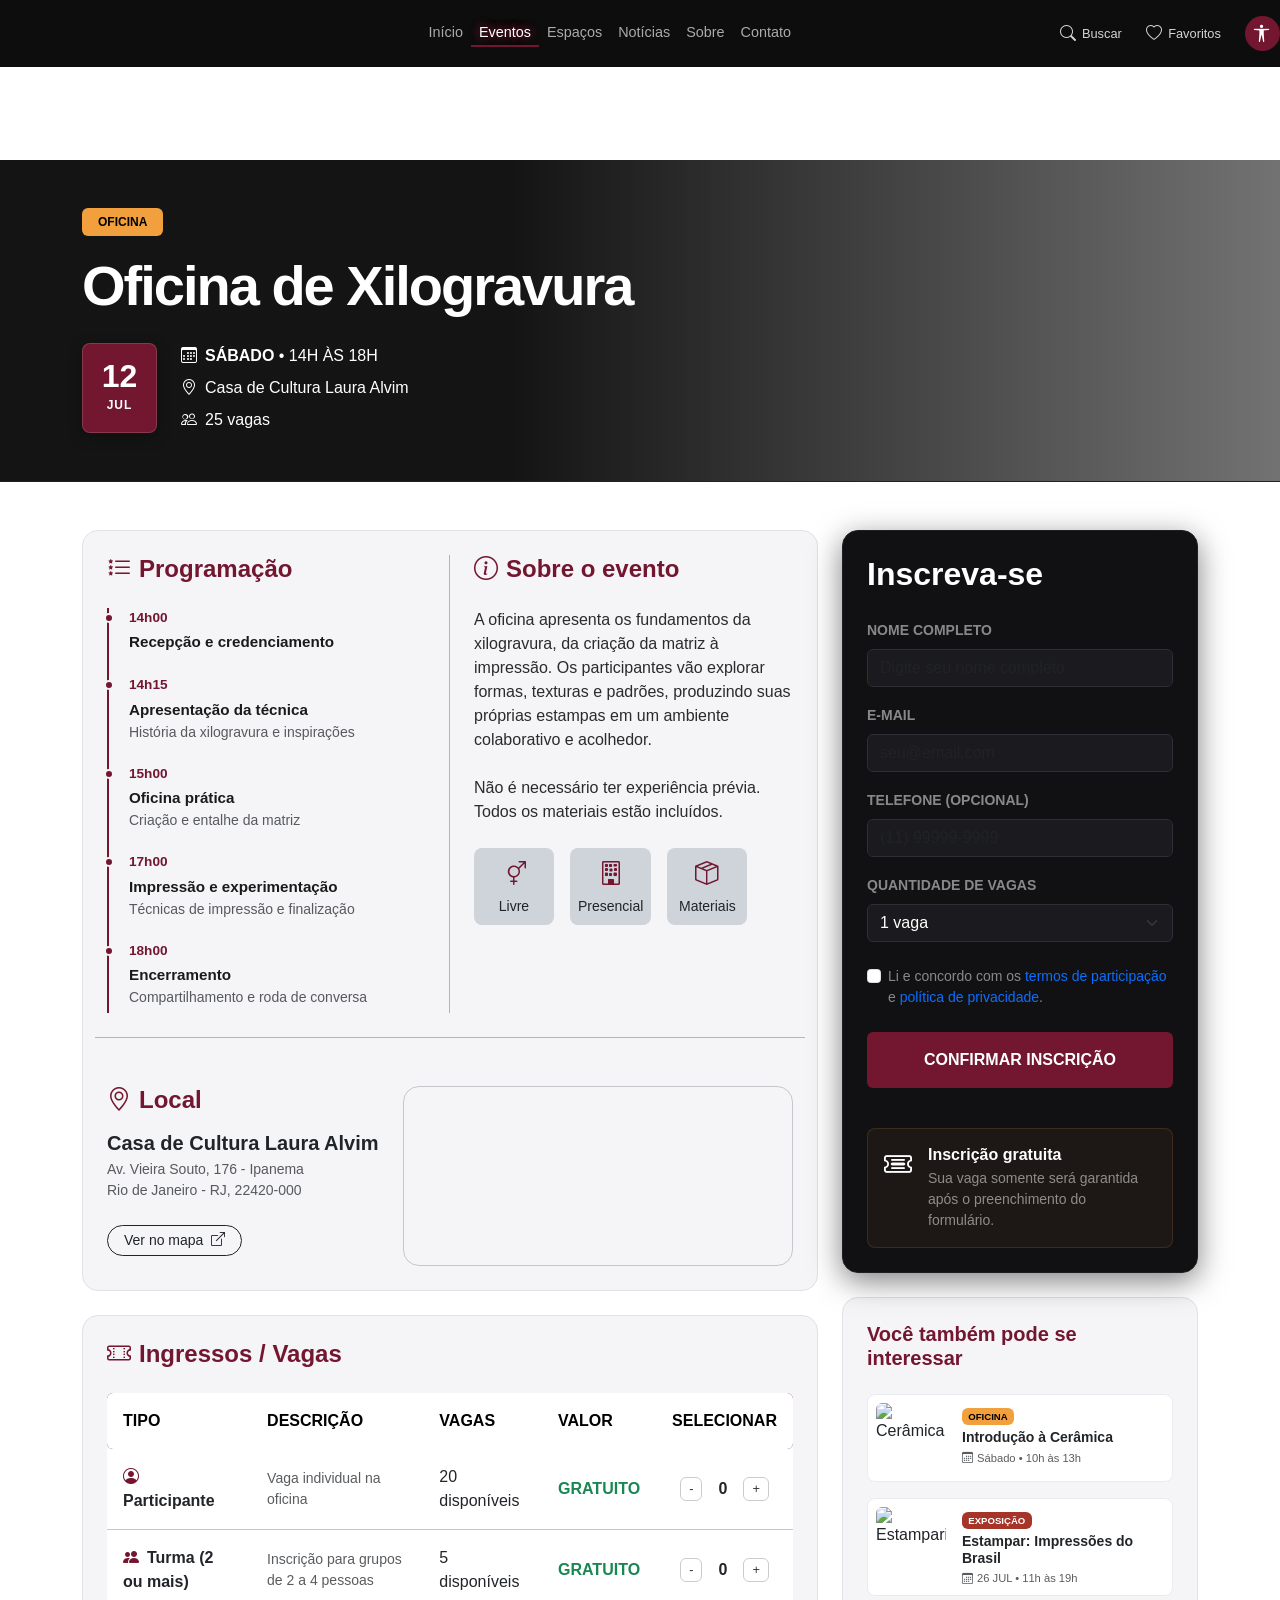
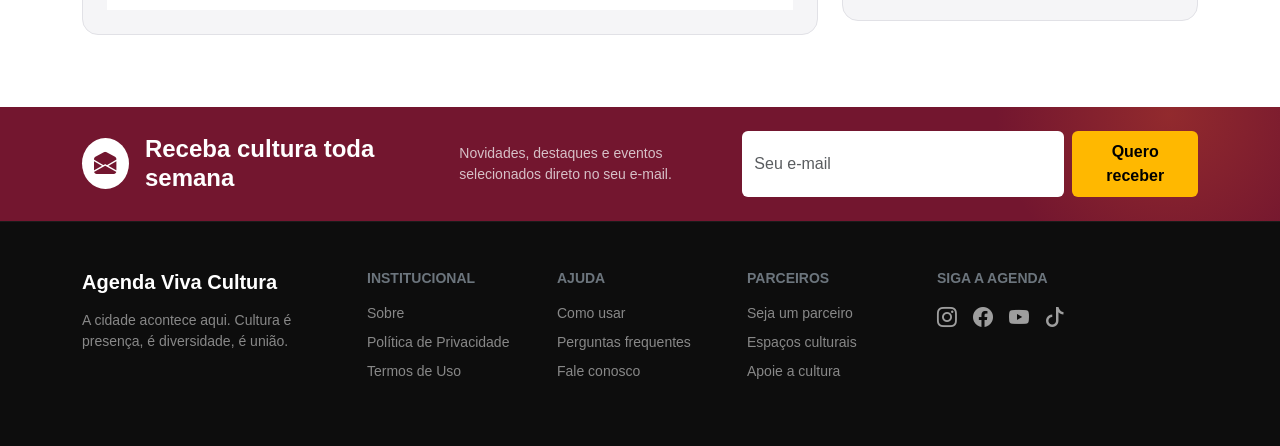
==== pag/detalhes.html @ a675b151 "Adiantei bastante coisa da página de detalhes (pag do evento)" ====
<!DOCTYPE html>
<html lang='pt-br'>

<head>
    <meta charset='utf-8'>
    <meta name='viewport' content='width=device-width, initial-scale=1'>
    <title>Eventos - Agenda Viva Cultura</title>
    <link href="https://cdn.jsdelivr.net/npm/bootstrap@5.3.3/dist/css/bootstrap.min.css" rel="stylesheet">
    <link rel="stylesheet" href="https://cdn.jsdelivr.net/npm/bootstrap-icons@1.11.3/font/bootstrap-icons.min.css">
    <link rel='stylesheet' href='../main.css'>
    <link rel="icon" type="image/x-icon" href="favicon.ico">
</head>

<body>

    <header class="cabecalho fixed-top">
        <nav class="navbar navbar-expand-lg container py-3 position-relative">
            <button class="navbar-toggler" type="button" data-bs-toggle="collapse" data-bs-target="#menuPrincipal">
                <span class="navbar-toggler-icon"></span>
            </button>


            <div class="collapse navbar-collapse justify-content-center" id="menuPrincipal">
                <ul class="menu navbar-nav mx-auto">
                    <li class="nav-item"><a class="nav-link" href="../index.html">Início</a></li>
                    <li class="nav-item"><a class="nav-link active" href="eventos.html">Eventos</a></li>
                    <li class="nav-item"><a class="nav-link" href="espaco.html">Espaços</a></li>
                    <li class="nav-item"><a class="nav-link" href="noticias.html">Notícias</a></li>
                    <li class="nav-item"><a class="nav-link" href="sobre.html">Sobre</a></li>
                    <li class="nav-item"><a class="nav-link" href="contato.html">Contato</a></li>
                </ul>
            </div>

            <div class="d-flex align-items-center lpfv ms-auto">
                <a href="#" class="d-inline-flex align-items-center lupa">
                    <i class="bi bi-search"></i>
                    <span>Buscar</span>
                </a>
                <a href="#" class="d-inline-flex align-items-center fav">
                    <i class="bi bi-heart"></i>
                    <span>Favoritos</span>
                </a>
                <a href="#" class="acessibilidade" aria-label="Acessibilidade">
                    <i class="bi bi-universal-access"></i>
                </a>
            </div>
        </nav>
    </header>






    <main class="py-5" style="padding-top: 100px !important;">
        <!-- HERO DO EVENTO -->
        <div class="hero-detalhe-evento text-white py-5 mb-5"
            style="background-image: linear-gradient(to right, rgba(13,13,13,0.95) 40%, rgba(13,13,13,0.3)), url('https://images.unsplash.com/photo-1513364776144-60967b0f800f?q=80&w=1200');">
            <div class="container position-relative z-1">
                <span class="badge bg-laranja-tag mb-3 px-3 py-2 text-uppercase fw-bold">Oficina</span>
                <h1 class="display-4 fw-bold mb-4">Oficina de Xilogravura</h1>

                <div class="d-flex flex-wrap align-items-center gap-4">
                    <!-- Badge de Data no estilo Agenda -->
                    <div class="badge-data-detalhe text-center p-3 rounded-3 bg-vinho text-white">
                        <span class="d-block fw-bold fs-2 lh-1">12</span>
                        <small class="text-uppercase fw-bold"
                            style="font-size: 0.75rem; letter-spacing: 1px;">JUL</small>
                    </div>

                    <div class="info-detalhe-lista">
                        <div class="d-flex align-items-center mb-2 gap-2">
                            <i class="bi bi-calendar3 text-orange-claro"></i>
                            <span><strong>SÁBADO</strong> • 14H ÀS 18H</span>
                        </div>
                        <div class="d-flex align-items-center mb-2 gap-2">
                            <i class="bi bi-geo-alt text-orange-claro"></i>
                            <span>Casa de Cultura Laura Alvim</span>
                        </div>
                        <div class="d-flex align-items-center gap-2">
                            <i class="bi bi-people text-orange-claro"></i>
                            <span>25 vagas</span>
                        </div>
                    </div>
                </div>
            </div>
        </div>

        <!-- CONTEÚDO PRINCIPAL (GRID) -->
        <div class="container">
            <div class="row g-4">

                <!-- COLUNA DA ESQUERDA (CONTEÚDO E INGRESSOS) -->
                <div class="col-lg-8">
                    <div class="bg-card-info p-4 rounded-4 mb-4">
                        <div class="row g-4">
                            <!-- Programação (Timeline) -->
                            <div class="col-md-6 border-end border-dark-subtle pe-md-4">
                                <h4 class="fw-bold text-vinho-color mb-4"><i
                                        class="bi bi-list-stars me-2"></i>Programação</h4>
                                <div class="timeline-detalhes d-flex flex-column gap-3">
                                    <div class="timeline-step">
                                        <span class="step-time">14h00</span>
                                        <div class="step-content">
                                            <strong>Recepção e credenciamento</strong>
                                        </div>
                                    </div>
                                    <div class="timeline-step">
                                        <span class="step-time">14h15</span>
                                        <div class="step-content">
                                            <strong>Apresentação da técnica</strong>
                                            <p class="text-muted small mb-0">História da xilogravura e inspirações</p>
                                        </div>
                                    </div>
                                    <div class="timeline-step">
                                        <span class="step-time">15h00</span>
                                        <div class="step-content">
                                            <strong>Oficina prática</strong>
                                            <p class="text-muted small mb-0">Criação e entalhe da matriz</p>
                                        </div>
                                    </div>
                                    <div class="timeline-step">
                                        <span class="step-time">17h00</span>
                                        <div class="step-content">
                                            <strong>Impressão e experimentação</strong>
                                            <p class="text-muted small mb-0">Técnicas de impressão e finalização</p>
                                        </div>
                                    </div>
                                    <div class="timeline-step">
                                        <span class="step-time">18h00</span>
                                        <div class="step-content">
                                            <strong>Encerramento</strong>
                                            <p class="text-muted small mb-0">Compartilhamento e roda de conversa</p>
                                        </div>
                                    </div>
                                </div>
                            </div>

                            <!-- Sobre o Evento -->
                            <div class="col-md-6 ps-md-4">
                                <h4 class="fw-bold text-vinho-color mb-4"><i class="bi bi-info-circle me-2"></i>Sobre o
                                    evento</h4>
                                <p class="text-secondary-f text-dark-text mb-4">A oficina apresenta os fundamentos da
                                    xilogravura, da criação da matriz à impressão. Os participantes vão explorar formas,
                                    texturas e padrões, produzindo suas próprias estampas em um ambiente colaborativo e
                                    acolhedor.</p>
                                <p class="text-secondary-f text-dark-text mb-4">Não é necessário ter experiência prévia.
                                    Todos os materiais estão incluídos.</p>

                                <!-- Tags Informativas -->
                                <div class="d-flex flex-wrap gap-3">
                                    <div class="tag-info-evento bg-dark-subtle p-2 rounded-3 text-center"
                                        style="min-width: 80px;">
                                        <i class="bi bi-gender-ambiguous fs-4 text-vinho-color"></i>
                                        <span class="d-block small text-dark mt-1">Livre</span>
                                    </div>
                                    <div class="tag-info-evento bg-dark-subtle p-2 rounded-3 text-center"
                                        style="min-width: 80px;">
                                        <i class="bi bi-building fs-4 text-vinho-color"></i>
                                        <span class="d-block small text-dark mt-1">Presencial</span>
                                    </div>
                                    <div class="tag-info-evento bg-dark-subtle p-2 rounded-3 text-center"
                                        style="min-width: 80px;">
                                        <i class="bi bi-box-seam fs-4 text-vinho-color"></i>
                                        <span class="d-block small text-dark mt-1">Materiais</span>
                                    </div>
                                </div>
                            </div>
                        </div>

                        <!-- Seção Local -->
                        <div class="row g-4 mt-4 pt-4 border-top border-dark-subtle">
                            <div class="col-md-5">
                                <h4 class="fw-bold text-vinho-color mb-3"><i class="bi bi-geo-alt me-2"></i>Local</h4>
                                <h5 class="fw-bold mb-1 text-dark">Casa de Cultura Laura Alvim</h5>
                                <p class="text-muted small">Av. Vieira Souto, 176 - Ipanema<br>Rio de Janeiro - RJ,
                                    22420-000</p>
                                <a href="https://maps.google.com" target="_blank"
                                    class="btn btn-outline-dark btn-sm rounded-pill px-3 mt-2">Ver no mapa <i
                                        class="bi bi-box-arrow-up-right ms-1"></i></a>
                            </div>
                            <div class="col-md-7">
                                <!-- Placeholder do mapa estilizado -->
                                <div class="mapa-placeholder rounded-4 overflow-hidden border border-secondary-subtle"
                                    style="height: 180px;">
                                    <iframe
                                        src="https://www.google.com/maps/embed?pb=!1m18!1m12!1m3!1d3673.120614088037!2d-43.203875523825835!3d-22.982547140026605!2m3!1f0!2f0!3f0!3m2!1i1024!2i768!4f13.1!3m3!1m2!1s0x9bd51a6699a2bf%3A0xe54e63bb70d62fa2!2sCasa%20de%20Cultura%20Laura%20Alvim!5e0!3m2!1spt-BR!2sbr!4v1710000000000!5m2!1spt-BR!2sbr"
                                        width="100%" height="100%" style="border:0;" allowfullscreen=""
                                        loading="lazy"></iframe>
                                </div>
                            </div>
                        </div>
                    </div>

                    <!-- Sessão Ingressos / Vagas -->
                    <div class="bg-card-info p-4 rounded-4 mb-4">
                        <h4 class="fw-bold text-vinho-color mb-4"><i class="bi bi-ticket-perforated me-2"></i>Ingressos
                            / Vagas</h4>
                        <div class="table-responsive">
                            <table class="table align-middle table-borderless m-0">
                                <thead class="bg-vinho text-white rounded-3">
                                    <tr>
                                        <th class="p-3 rounded-start">TIPO</th>
                                        <th class="p-3">DESCRIÇÃO</th>
                                        <th class="p-3">VAGAS</th>
                                        <th class="p-3">VALOR</th>
                                        <th class="p-3 text-center rounded-end">SELECIONAR</th>
                                    </tr>
                                </thead>
                                <tbody>
                                    <tr class="border-bottom border-secondary-subtle">
                                        <td class="p-3 fw-bold text-dark"><i
                                                class="bi bi-person-circle text-vinho-color me-2"></i>Participante</td>
                                        <td class="p-3 text-muted small">Vaga individual na oficina</td>
                                        <td class="p-3 text-dark">20 disponíveis</td>
                                        <td class="p-3 fw-bold text-success text-uppercase">Gratuito</td>
                                        <td class="p-3">
                                            <div class="d-flex align-items-center justify-content-center gap-2">
                                                <button
                                                    class="btn btn-sm btn-outline-secondary btn-seletor-qtd">-</button>
                                                <span class="fw-bold px-2 text-dark">0</span>
                                                <button
                                                    class="btn btn-sm btn-outline-secondary btn-seletor-qtd">+</button>
                                            </div>
                                        </td>
                                    </tr>
                                    <tr>
                                        <td class="p-3 fw-bold text-dark"><i
                                                class="bi bi-people-fill text-vinho-color me-2"></i>Turma (2 ou mais)
                                        </td>
                                        <td class="p-3 text-muted small">Inscrição para grupos de 2 a 4 pessoas</td>
                                        <td class="p-3 text-dark">5 disponíveis</td>
                                        <td class="p-3 fw-bold text-success text-uppercase">Gratuito</td>
                                        <td class="p-3">
                                            <div class="d-flex align-items-center justify-content-center gap-2">
                                                <button
                                                    class="btn btn-sm btn-outline-secondary btn-seletor-qtd">-</button>
                                                <span class="fw-bold px-2 text-dark">0</span>
                                                <button
                                                    class="btn btn-sm btn-outline-secondary btn-seletor-qtd">+</button>
                                            </div>
                                        </td>
                                    </tr>
                                </tbody>
                            </table>
                        </div>
                    </div>
                </div>

                <!-- COLUNA DA DIREITA (FORMULÁRIO DE INSCRIÇÃO E RECOMENDAÇÕES) -->
                <div class="col-lg-4">
                    <!-- Formulário Premium de Inscrição -->
                    <div class="painel-inscricao p-4 rounded-4 text-white mb-4 position-sticky" style="top: 100px;">
                        <h3 class="fw-bold mb-4 fs-2">Inscreva-se</h3>

                        <form>
                            <div class="mb-3">
                                <label class="form-label small text-uppercase fw-bold text-white-50">Nome
                                    completo</label>
                                <input type="text" class="form-control bg-dark-input text-white border-secondary"
                                    placeholder="Digite seu nome completo">
                            </div>
                            <div class="mb-3">
                                <label class="form-label small text-uppercase fw-bold text-white-50">E-mail</label>
                                <input type="email" class="form-control bg-dark-input text-white border-secondary"
                                    placeholder="seu@email.com">
                            </div>
                            <div class="mb-3">
                                <label class="form-label small text-uppercase fw-bold text-white-50">Telefone
                                    (opcional)</label>
                                <input type="tel" class="form-control bg-dark-input text-white border-secondary"
                                    placeholder="(11) 99999-9999">
                            </div>
                            <div class="mb-4">
                                <label class="form-label small text-uppercase fw-bold text-white-50">Quantidade de
                                    vagas</label>
                                <select class="form-select bg-dark-input text-white border-secondary">
                                    <option>1 vaga</option>
                                    <option>2 vagas</option>
                                    <option>3 vagas</option>
                                    <option>4 vagas</option>
                                </select>
                            </div>

                            <div class="form-check mb-4 small">
                                <input class="form-check-input" type="checkbox" id="termos">
                                <label class="form-check-label text-white-50" for="termos">
                                    Li e concordo com os <a href="#"
                                        class="text-orange-claro text-decoration-none">termos de participação</a> e <a
                                        href="#" class="text-orange-claro text-decoration-none">política de
                                        privacidade</a>.
                                </label>
                            </div>

                            <button type="submit"
                                class="btn btn-confirmar-inscricao w-100 fw-bold py-3 mb-3 text-uppercase">Confirmar
                                inscrição</button>
                        </form>

                        <div class="info-gratuito-box d-flex gap-3 p-3 rounded-3 mt-4">
                            <i class="bi bi-ticket-detailed fs-3 text-orange-claro"></i>
                            <div>
                                <h6 class="fw-bold mb-1 text-orange-claro">Inscrição gratuita</h6>
                                <p class="mb-0 small text-white-50">Sua vaga somente será garantida após o preenchimento
                                    do formulário.</p>
                            </div>
                        </div>
                    </div>

                    <!-- Painel "Você também pode se interessar" -->
                    <div class="bg-card-info p-4 rounded-4 mt-4 text-dark">
                        <h5 class="fw-bold mb-4 text-vinho-color">Você também pode se interessar</h5>

                        <div class="d-flex flex-column gap-3">
                            <!-- Recomendação 1 -->
                            <div class="recomenda-item d-flex gap-3 bg-white p-2 rounded-3 border border-light-subtle">
                                <img src="https://images.unsplash.com/photo-1565192647048-f997ded879f0?q=80&w=150"
                                    class="rounded-2" alt="Cerâmica"
                                    style="width: 70px; height: 70px; object-fit: cover;">
                                <div>
                                    <span class="badge bg-laranja-tag text-uppercase mb-1"
                                        style="font-size: 0.6rem;">Oficina</span>
                                    <h6 class="fw-bold mb-1 small text-dark">Introdução à Cerâmica</h6>
                                    <small class="text-muted d-block" style="font-size: 0.7rem;"><i
                                            class="bi bi-calendar3 me-1"></i>Sábado • 10h às 13h</small>
                                </div>
                            </div>
                            <!-- Recomendação 2 -->
                            <div class="recomenda-item d-flex gap-3 bg-white p-2 rounded-3 border border-light-subtle">
                                <img src="https://images.unsplash.com/photo-1579783902614-a3fb3927b6a5?q=80&w=150"
                                    class="rounded-2" alt="Estamparia"
                                    style="width: 70px; height: 70px; object-fit: cover;">
                                <div>
                                    <span class="badge bg-terracota-tag text-uppercase mb-1"
                                        style="font-size: 0.6rem; color:#fff;">Exposição</span>
                                    <h6 class="fw-bold mb-1 small text-dark">Estampar: Impressões do Brasil</h6>
                                    <small class="text-muted d-block" style="font-size: 0.7rem;"><i
                                            class="bi bi-calendar3 me-1"></i>26 JUL • 11h às 19h</small>
                                </div>
                            </div>
                        </div>
                    </div>
                </div>

            </div>
        </div>
    </main>







    <section class="newsletter py-4">
        <div class="container">
            <div class="row align-items-center g-3">
                <div class="col-lg-4 d-flex align-items-center gap-3">
                    <div class="news-icon-circle"><i class="bi bi-envelope-open-fill"></i></div>
                    <h4 class="fw-bold mb-0 text-white">Receba cultura toda semana</h4>
                </div>
                <div class="col-lg-3">
                    <p class="mb-0 small text-light opacity-75">Novidades, destaques e eventos selecionados direto no
                        seu e-mail.</p>
                </div>
                <div class="col-lg-5">
                    <form class="d-flex gap-2">
                        <input type="email" class="form-control border-0" placeholder="Seu e-mail">
                        <button type="submit" class="btn btn-news-submit">Quero receber</button>
                    </form>
                </div>
            </div>
        </div>
    </section>

    <footer class="footer-dark py-5">
        <div class="container text-light">
            <div class="row g-4">
                <div class="col-md-3">
                    <h5 class="fw-bold mb-3 white-text">Agenda Viva Cultura</h5>
                    <p class="small text-secondary-f">A cidade acontece aqui. Cultura é presença, é diversidade, é
                        união.</p>
                </div>
                <div class="col-md-2">
                    <h6 class="text-uppercase text-secondary fw-bold small mb-3">Institucional</h6>
                    <ul class="list-unstyled d-grid gap-2 small">
                        <li><a href="#" class="text-secondary-f text-decoration-none">Sobre</a></li>
                        <li><a href="#" class="text-secondary-f text-decoration-none">Política de Privacidade</a></li>
                        <li><a href="#" class="text-secondary-f text-decoration-none">Termos de Uso</a></li>
                    </ul>
                </div>
                <div class="col-md-2">
                    <h6 class="text-uppercase text-secondary fw-bold small mb-3">Ajuda</h6>
                    <ul class="list-unstyled d-grid gap-2 small">
                        <li><a href="#" class="text-secondary-f text-decoration-none">Como usar</a></li>
                        <li><a href="#" class="text-secondary-f text-decoration-none">Perguntas frequentes</a></li>
                        <li><a href="#" class="text-secondary-f text-decoration-none">Fale conosco</a></li>
                    </ul>
                </div>
                <div class="col-md-2">
                    <h6 class="text-uppercase text-secondary fw-bold small mb-3">Parceiros</h6>
                    <ul class="list-unstyled d-grid gap-2 small">
                        <li><a href="#" class="text-secondary-f text-decoration-none">Seja um parceiro</a></li>
                        <li><a href="#" class="text-secondary-f text-decoration-none">Espaços culturais</a></li>
                        <li><a href="#" class="text-secondary-f text-decoration-none">Apoie a cultura</a></li>
                    </ul>
                </div>
                <div class="col-md-3">
                    <h6 class="text-uppercase text-secondary fw-bold small mb-3">Siga a Agenda</h6>
                    <div class="d-flex gap-3 fs-5 redes-sociais">
                        <a href="#"><i class="bi bi-instagram"></i></a>
                        <a href="#"><i class="bi bi-facebook"></i></a>
                        <a href="#"><i class="bi bi-youtube"></i></a>
                        <a href="#"><i class="bi bi-tiktok"></i></a>
                    </div>
                </div>
            </div>
        </div>
    </footer>

    <script src="https://cdn.jsdelivr.net/npm/bootstrap@5.3.3/dist/js/bootstrap.bundle.min.js"></script>
</body>

</html>
---- main.css ----
:root {
    /* Sua Paleta de Cores Oficial */
    --cor-vinho: #73162F;
    --cor-laranja-claro: #F2A03D;
    --cor-laranja-escuro: #D95829;
    --cor-terracota: #A63429;
    --cor-preto: #0D0D0D;

    /* Tons de apoio para texto e fundos */
    --cor-branco: #FFFFFF;
    --cor-cinza-claro: #F8F9FA;
    --cor-cinza-texto: #6C757D;
}

* {
    font-family: 'Franklin Gothic Medium', 'Arial Narrow', Arial, sans-serif;
    margin: 0;
    padding: 0;
    box-sizing: border-box;
}

html,
body {
    max-width: 100%;
    overflow-x: hidden;
    background-color: #ffffff;
    padding-top: 30px !important;
}

.link-limpo, .link-limpo:hover, .link-limpo:focus, .link-limpo:active {
    text-decoration: none !important; 
    color: inherit !important;       
    outline: none !important;         
    box-shadow: none !important;      
} 
    


.cabecalho {
    background-color: var(--cor-preto);
    padding-left: 10rem;
}

/* ===== NAVBAR ===== */
.menu .nav-link {
    display: inline-block;
    font-size: 0.9rem;
    color: rgba(255, 255, 255, 0.65);
    padding: 0;
    position: relative;
    text-decoration: none;
    padding-bottom: 4px;
}

.menu .nav-link::after {
    content: '';
    position: absolute;
    bottom: 0;
    left: 50%;
    transform: translateX(-50%);
    width: 0;
    height: 2px;
    background-color: var(--cor-vinho);
    transition: width 0.3s ease;
}

.menu .nav-link:hover::after,
.menu .nav-link.active::after {
    width: 100%;
}

.menu .nav-link.active,
.menu .nav-link:hover {
    color: #ffffff !important;
    text-shadow: 0px 0px 10px rgb(115, 22, 47), 0px 0px 10px rgb(115, 22, 47);
}

.lpfv {
    gap: 1.5rem;
}

.lupa,
.fav {
    font-size: 0.8rem;
    color: rgba(255, 255, 255, 0.825);
    text-decoration: none;
    gap: 0.4rem;
}

.lupa:hover,
.fav:hover {
    color: #ffffff;
}

.lupa i,
.fav i {
    font-size: 1rem;
}

.acessibilidade {
    display: inline-flex;
    align-items: center;
    justify-content: center;
    width: 2.2rem;
    height: 2.2rem;
    border-radius: 50%;
    background-color: var(--cor-vinho);
    color: #ffffff;
    text-decoration: none;
    font-size: 1.1rem;
}

.navbar-toggler {
    border-color: rgba(255, 255, 255, 0.5);
}

/* ===== HERO ===== */
h1 {
    display: flex;
    flex-direction: column;
    line-height: 0.9;
    font-weight: 900;
    font-size: clamp(3rem, 6vw, 4.5rem);
    letter-spacing: -2px;
}

.linha-dois {
    display: flex;
    gap: 0.4rem;
}

.branco {
    color: var(--cor-branco);
}

.rosa {
    color: var(--cor-vinho);
}

.azul {
    color: var(--cor-laranja-escuro);
}

.hero {
    width: 100%;
    background-color: var(--cor-preto);
    padding: 60px 0;
    background-image: radial-gradient(circle at top left, rgba(233, 30, 140, 0.12), transparent 45%);
}

.subtitulo-viva {
    color: #cfcfcf !important;
    margin-top: 15px !important;
    margin-bottom: 30px !important;
    font-size: 1.1rem;
}

.btn-hero {
    background-color: var(--cor-vinho) !important;
    color: var(--cor-branco) !important;
    font-weight: 600;
    padding: 0.75rem 1.75rem !important;
    display: inline-flex;
    align-items: center;
    gap: 0.5rem;
    border: none !important;
}

.btn-hero:hover {
    background-color: var(--cor-terracota) !important;
}

/* ===== CARROSSEL DE DESTAQUE ===== */
.hero-card {
    border-radius: 1rem;
    overflow: hidden;
}

.evento-card {
    position: relative;
    min-height: 450px;
    padding: 2rem;
    display: flex;
    flex-direction: column;
    justify-content: space-between;
    color: #ffffff;
    background-size: cover;
    background-position: center;
}

.badge-destaque {
    align-self: flex-start;
    background-color: #f5a623;
    color: #1a1a1a;
    font-size: 0.7rem;
    font-weight: 700;
    letter-spacing: 0.05em;
    padding: 0.3rem 0.7rem;
    border-radius: 0.3rem;
}

.evento-info {
    max-width: 25rem;
    z-index: 2;
}

.evento-categoria {
    color: #f5a623;
    font-weight: 600;
    font-size: 0.9rem;
    display: block;
    margin-bottom: 0.25rem;
}

.evento-titulo {
    font-weight: 800;
    font-size: 2.2rem;
    margin-bottom: 0.5rem;
}

.evento-desc {
    color: #e5e5e5 !important;
    font-size: 0.95rem;
    margin-bottom: 1.25rem !important;
}

.evento-meta {
    color: #f5a623 !important;
    font-size: 0.85rem;
    margin-bottom: 0.4rem !important;
    display: flex;
    align-items: center;
    gap: 0.5rem;
}

.evento-meta:last-of-type {
    color: #e5e5e5 !important;
    margin-bottom: 1.5rem !important;
}

.btn-evento {
    background-color: transparent !important;
    border: 1px solid #f5a623 !important;
    color: #f5a623 !important;
    font-weight: 600;
    font-size: 0.85rem;
    padding: 0.5rem 1.25rem !important;
    border-radius: 0.4rem;
}

.btn-evento:hover {
    background-color: #f5a623 !important;
    color: #1a1a1a !important;
}

/* Indicadores e Setas Carrossel */
.carousel-indicators-custom {
    display: flex !important;
    justify-content: center !important;
    margin-right: 0 !important;
    margin-left: 0 !important;
    width: 100% !important;
    max-width: 25rem;
    position: absolute !important;
    left: 11.5rem !important;
    bottom: 2rem !important;
}

.carousel-indicators-custom button {
    width: 8px !important;
    height: 8px !important;
    border-radius: 50% !important;
    background-color: rgba(255, 255, 255, 0.4) !important;
    border: none !important;
    margin: 0 5px !important;
    flex: 0 0 auto !important;
}

.carousel-indicators-custom button.active {
    background-color: #f5a623 !important;
}

.carousel-control-custom {
    width: 2.2rem;
    height: 2.2rem;
    border-radius: 50%;
    background-color: rgba(0, 0, 0, 0.6) !important;
    top: auto !important;
    bottom: 2rem !important;
    opacity: 1 !important;
    display: flex;
    align-items: center;
    justify-content: center;
}

.carousel-control-prev.carousel-control-custom {
    left: auto !important;
    right: 4.5rem !important;
}

.carousel-control-next.carousel-control-custom {
    right: 2rem !important;
}

/* ===== SEÇÃO ESTA SEMANA ===== */
.esta-semana {
    background-color: #fcf8f5;
}

.titulo-secao-azul {
    color: var(--cor-vinho);
    font-weight: 800;
}

.btn-seta-semana {
    width: 2rem;
    height: 2rem;
    background-color: white !important;
    border-radius: 50% !important;
    display: inline-flex;
    align-items: center;
    justify-content: center;
    padding: 0 !important;
    box-shadow: 0 2px 4px rgba(0, 0, 0, 0.05);
}

.dia-card {
    background-color: white !important;
    border: 1px solid #e0e0e0;
    border-radius: 0.5rem;
    padding: 0.4rem 0.8rem;
    text-align: center;
    min-width: 52px;
    cursor: pointer;
    transition: background-color 0.2s ease, color 0.2s ease;
    color: #1a1a1a;
}

.dia-card .text-muted {
    color: #6c757d !important;
    transition: color 0.2s ease;
}

.dia-card:hover {
    background-color: var(--cor-laranja-escuro) !important;
    color: white !important;
    border-color: var(--cor-laranja-escuro);
}

.dia-card:hover .text-muted {
    color: rgba(255, 255, 255, 0.85) !important;
}

/* Cards menores do Grid */
.card-evento-menor {
    border-radius: 0.75rem;
    overflow: hidden;
    border: none !important;
    transition: transform 0.3s ease-in-out, box-shadow 0.3s ease-in-out !important;
}

.card-evento-menor:hover {
    transform: translateY(-8px) !important;
    box-shadow: 0 12px 30px rgba(13, 13, 13, 0.675) !important;
}

.img-evento-grid {
    height: 160px;
    object-fit: cover;
}

.bg-azul-tag {
    background-color: var(--cor-vinho);
}

.bg-rosa-tag {
    background-color: var(--cor-laranja-escuro);
}

.bg-laranja-tag {
    background-color: var(--cor-laranja-claro);
}

.bg-roxo-tag {
    background-color: var(--cor-terracota);
}

.text-azul-link {
    color: var(--cor-vinho);
}

/* ===== SEÇÃO CATEGORIAS (Explore por categoria) ===== */
.explore-categorias-section {
    background-color: #f8f9fa !important;
    /* Cor clara e sólida de fundo */
    position: relative !important;
    z-index: 10 !important;
    /* Move a seção para frente de qualquer vazamento */
    isolation: isolate !important;
    /* Cria barreira de renderização contra as luzes externas */
}

.titulo-cat-lado {
    color: #1a1a1a;
    font-weight: 800;
    letter-spacing: -0.5px;
    line-height: 1.2;
}

.item-categoria {
    display: flex;
    flex-direction: column;
    align-items: center;
    cursor: pointer;
    transition: transform 0.2s;

    /* Linha Separadora Lateral */
    border-right: 1px solid #dbdbdb;
    padding-right: 20px;
}

.item-categoria:hover {
    transform: scale(1.1);
}

.item-categoria i {
    font-size: 1.5rem;
    margin-bottom: 0.25rem;
}

/* Remove a linha separadora da última caixinha ("Ver todas") */
.item-categoria:last-child {
    border-right: none !important;
    padding-right: 0;
}

.text-rosa {
    color: var(--cor-vinho);
}

.text-azul {
    color: var(--cor-laranja-escuro);
}

.icon-roxo {
    color: var(--cor-terracota);
}

.icon-rosa-claro {
    color: var(--cor-laranja-claro);
}

/* ===== NEWSLETTER ===== */
.newsletter {
    background-color: var(--cor-vinho);
    position: relative;
    overflow: hidden;
    /* IMPORTANTE: Impede que o círculo rosa abaixo vase para cima das categorias */
    z-index: 1;
}

/* Grafismo rosa de fundo */
.newsletter::after {
    content: '';
    position: absolute;
    right: -5%;
    bottom: -60%;
    width: 350px;
    height: 350px;
    background: radial-gradient(circle, rgba(217, 88, 41, 0.3) 0%, transparent 70%);
    border-radius: 50%;
    z-index: -1;
}

.news-icon-circle {
    width: 3.2rem;
    height: 3.2rem;
    background-color: white;
    color: var(--cor-vinho);
    border-radius: 50%;
    display: flex;
    align-items: center;
    justify-content: center;
    font-size: 1.4rem;
}

.btn-news-submit {
    background-color: #ffb800 !important;
    color: #000000 !important;
    font-weight: 700 !important;
    padding: 0.5rem 1.5rem !important;
}

/* ===== FOOTER ===== */
.footer-dark {
    background-color: var(--cor-preto);
    border-top: 1px solid #1a1a1a;
}

.white-text {
    color: #ffffff;
}

.text-secondary-f {
    color: #888888 !important;
}

.text-secondary-f:hover {
    color: var(--cor-laranja-claro) !important;
}

.redes-sociais a {
    color: rgba(255, 255, 255, 0.6);
    transition: 0.2s;
}

.redes-sociais a:hover {
    color: white;
}

/* ==========================================================================
   ===== PÁGINA DE EVENTOS (PROGRAMAÇÃO) =====
   ========================================================================== */

.content-eventos-page {
    background-color: var(--cor-preto);
    color: var(--cor-branco);
    min-height: 100vh;
    padding-top: 50px !important;
}

/* Grafismos Artísticos no Topo do Layout */
.section-header-prog::before {
    content: '';
    position: absolute;
    top: -50px;
    left: -80px;
    width: 200px;
    height: 200px;
    background: radial-gradient(circle, rgba(242, 160, 61, 0.15) 0%, transparent 75%);
    z-index: 0;
}

/* --- BARRA CRONOGRAMA --- */
.barra-cronograma {
    background-color: #141414;
    border-radius: 50px;
    border: 1px solid #222;
}

.btn-seta-time {
    background: none;
    border: none;
    color: #555;
    width: 32px;
    height: 32px;
    border-radius: 50%;
    display: inline-flex;
    align-items: center;
    justify-content: center;
    transition: 0.2s;
}

.btn-seta-time:hover {
    background-color: #222;
    color: #fff;
}

.btn-time-txt {
    font-size: 0.85rem;
    font-weight: 600;
}

.btn-time-pill {
    background: none;
    border: none;
    color: #aaa;
    font-size: 0.85rem;
    font-weight: 600;
    padding: 0.4rem 1rem;
    border-radius: 30px;
    transition: 0.2s;
}

.btn-time-pill.active-pill {
    background-color: var(--cor-vinho);
    color: #fff;
}

.dias-wrapper {
    border-left: 1px solid #252525;
    padding-left: 10px;
}

.dia-pill {
    display: flex;
    flex-direction: column;
    align-items: center;
    justify-content: center;
    width: 42px;
    height: 42px;
    border-radius: 10px;
    color: #777;
    cursor: pointer;
    transition: 0.2s;
}

.dia-pill span {
    font-weight: 700;
    font-size: 0.9rem;
    line-height: 1;
}

.dia-pill small {
    font-size: 0.6rem;
    margin-top: 2px;
}

.dia-pill:hover {
    color: #fff;
    background-color: #222;
}

.dia-pill.active-dia {
    background-color: #ffffff !important;
    color: #000000 !important;
    font-weight: bold;
}

/* --- FILTROS DE CATEGORIAS --- */
.btn-cat-filter {
    background: none;
    border: 1px solid #333;
    color: #fff;
    font-size: 0.85rem;
    font-weight: 600;
    padding: 0.5rem 1.2rem;
    border-radius: 30px;
    transition: all 0.3s ease;
}

.btn-cat-filter:hover {
    transform: translateY(-2px);
}

.filter-musica:hover,
.active-musica {
    border-color: var(--cor-vinho) !important;
    background-color: rgba(115, 22, 47, 0.2);
    color: #fff;
}

.filter-teatro:hover {
    border-color: var(--cor-terracota) !important;
    background-color: rgba(166, 52, 41, 0.2);
}

.filter-oficinas:hover {
    border-color: var(--cor-laranja-claro) !important;
    background-color: rgba(242, 160, 61, 0.2);
}

.filter-exposicoes:hover {
    border-color: var(--cor-laranja-escuro) !important;
    background-color: rgba(217, 88, 41, 0.2);
}

/* --- CARDS DE EVENTO PRINCIPAIS --- */
.card-prog-principal {
    border-radius: 16px;
    overflow: hidden;
    background-size: cover;
    background-position: center;
    padding: 1.5rem;
    border: 1px solid #222 !important;
    position: relative;
    transition: transform 0.3s ease, box-shadow 0.3s ease;
}

.card-prog-principal:hover {
    transform: translateY(-6px);
    box-shadow: 0px 20px 70px rgba(217, 88, 41, 0.371);
}

.long-card { 
    height: 380px; 
}

.wide-card {
    min-height: 200px;
    flex-direction: row !important;
    align-items: flex-end;
}

.badge-cat-prog {
    font-size: 0.7rem;
    font-weight: 700;
    padding: 0.4rem 0.7rem;
    border-radius: 4px;
    letter-spacing: 0.05em;
}

/* Mapeamento das suas cores nas Tags */
.bg-vinho-tag {
    background-color: var(--cor-vinho);
}

.bg-terracota-tag {
    background-color: var(--cor-terracota);
}

.bg-laranja-tag {
    background-color: var(--cor-laranja-claro);
    color: #000;
    font-weight: 800;
}

.bg-laranja-dark-tag {
    background-color: var(--cor-laranja-escuro);
}

.card-prog-body {
    width: 100%;
    z-index: 2;
}

.card-prog-data {
    font-size: 1.2rem;
    font-weight: 800;
    line-height: 1.1;
    margin-bottom: 0.5rem;
    display: flex;
    align-items: center;
    gap: 5px;
}

.card-prog-data span {
    color: var(--cor-branco);
}

.card-prog-data small {
    line-height: 1.1;
    color: #ffffff;
    display: block;
}

.card-prog-hora {
    font-size: 0.9rem;
    font-weight: 700;
    color: var(--cor-laranja-claro);
}

.card-prog-title {
    font-size: 1.75rem;
    font-weight: 700;
    color: var(--cor-laranja-claro);
    display: block;
    letter-spacing: -0.5px;
    margin-top: 1rem;
    margin-bottom: 0.3rem;
}

.card-prog-local {
    font-size: 0.85rem;
    color: #bbb;
    margin-bottom: 1.5rem;
}

.btn-ver-evento-prog {
    font-size: 0.8rem; 
    color: var(--cor-laranja-claro); 
    text-decoration: none; 
    font-weight: 700; 
    border: 1px solid var(--cor-laranja-claro); 
    padding: 0.4rem 1.2rem; 
    border-radius: 30px;
    display: inline-flex; 
    align-items: center;
    justify-content: center; 
    transition: all 0.3s ease; 
}

.btn-ver-evento-prog:hover {
    background-color: var(--cor-laranja-claro); 
    color: var(--cor-preto) !important;
}

.btn-ver-evento-prog i {
    margin-left: 8px; 
    font-size: 1.1rem; 
}

/* --- PAINEL DE SESSÕES (DIREITA) --- */
.painel-sessoes {
    background-color: #111113;
    border-radius: 16px;
    border: 1px solid #1f1f23;
}

.sessao-item {
    border-bottom: 1px solid #1f1f23;
    padding-bottom: 1rem;
}

.sessao-item:last-child {
    border-bottom: none;
    padding-bottom: 0;
}

.sessao-hora {
    font-size: 0.85rem;
    font-weight: 700;
    color: #aaa;
    min-width: 55px;
}

.sessao-info {
    display: flex;
    align-items: center;
    gap: 8px;
}

.sessao-dot {
    width: 8px;
    height: 8px;
    border-radius: 50%;
    flex-shrink: 0;
}

.dot-laranja {
    background-color: var(--cor-laranja-claro);
}

.dot-vinho {
    background-color: var(--cor-vinho);
}

.dot-terracota {
    background-color: var(--cor-terracota);
}

.sessao-nome {
    font-size: 0.9rem;
    font-weight: 600;
    color: #eee;
}

.sessao-local {
    font-size: 0.8rem;
    color: #aaa;
    line-height: 1.2;
}

.sessao-local small {
    color: #666;
}

/* Responsividade de ajuste */
@media (max-width: 576px) {
    .wide-card {
        flex-direction: column !important;
        align-items: flex-start;
        min-height: 300px;
    }

    .dias-wrapper {
        display: none !important;
    }

    /* Simplifica a barra no mobile extremo */
}


/* ==========================================================================
   ===== DETALHES DO EVENTO (PAGINA INTERNA) =====
   ========================================================================== */


.content-detalhes-page {
    background-color: var(--cor-preto) !important;
    color: var(--cor-branco);
}


.hero-detalhe-evento {
    background-size: cover;
    background-position: center;
    position: relative;
    border-bottom: 1px solid #222;
}
.hero-detalhe-evento::before {
    content: '';
    position: absolute;
    top: 0; left: 0; width: 100%; height: 100%;
    background-color: rgba(13, 13, 13, 0.4);
    z-index: 0;
}


.badge-data-detalhe {
    background-color: var(--cor-vinho) !important;
    border: 1px solid rgba(255, 255, 255, 0.15);
    min-width: 75px;
    box-shadow: 0 4px 15px rgba(0,0,0,0.3);
}


.bg-card-info {
    background-color: #f5f5f7; 
    border: 1px solid #e1e1e6;
}
.text-vinho-color {
    color: var(--cor-vinho) !important;
}
.text-dark-text {
    color: #2b2b2b !important;
}


.timeline-detalhes {
    position: relative;
    padding-left: 20px;
    border-left: 2px solid var(--cor-vinho);
}
.timeline-step {
    position: relative;
    padding-bottom: 5px;
}
.timeline-step::before {
    content: '';
    position: absolute;
    left: -25px;
    top: 5px;
    width: 10px;
    height: 10px;
    border-radius: 50%;
    background-color: var(--cor-vinho);
    border: 2px solid #f5f5f7;
}
.step-time {
    font-size: 0.85rem;
    font-weight: 800;
    color: var(--cor-vinho);
    display: block;
    margin-bottom: 2px;
}
.step-content strong {
    color: #1a1a1a;
    font-size: 0.95rem;
}


.table thead {
    background-color: var(--cor-vinho) !important;
}
.btn-seletor-qtd {
    padding: 0.1rem 0.5rem;
    font-size: 0.8rem;
    border-radius: 6px;
    border-color: #ccc;
    color: #333;
}
.btn-seletor-qtd:hover {
    background-color: var(--cor-vinho);
    color: #fff;
    border-color: var(--cor-vinho);
}


.painel-inscricao {
    background-color: #111113;
    border: 1px solid #1f1f23;
    box-shadow: 0 8px 30px rgba(0,0,0,0.5);
}
.bg-dark-input {
    background-color: #1b1b1f !important;
    border-color: #2e2e36 !important;
}
.bg-dark-input:focus {
    border-color: var(--cor-laranja-claro) !important;
    box-shadow: 0 0 0 0.25rem rgba(242, 160, 61, 0.25) !important;
}


.btn-confirmar-inscricao {
    background-color: var(--cor-vinho) !important;
    color: #ffffff !important;
    transition: all 0.2s ease;
    border: none;
}
.btn-confirmar-inscricao:hover {
    background-color: var(--cor-terracota) !important;
    transform: translateY(-2px);
    box-shadow: 0 4px 15px rgba(115, 22, 47, 0.4);
}


.info-gratuito-box {
    background-color: rgba(242, 160, 61, 0.05);
    border: 1px solid rgba(242, 160, 61, 0.15);
}

/* ===== RESPONSIVO ADICIONAL ===== */
@media (max-width: 991.98px) {
    .menu {
        flex-direction: column;
        gap: 1rem;
        margin: 1rem 0;
    }

    .lpfv {
        margin-top: 1rem;
    }

    .hero {
        padding: 40px 0;
    }

    .item-categoria {
        border-right: none;
        padding-right: 0;
    }
}
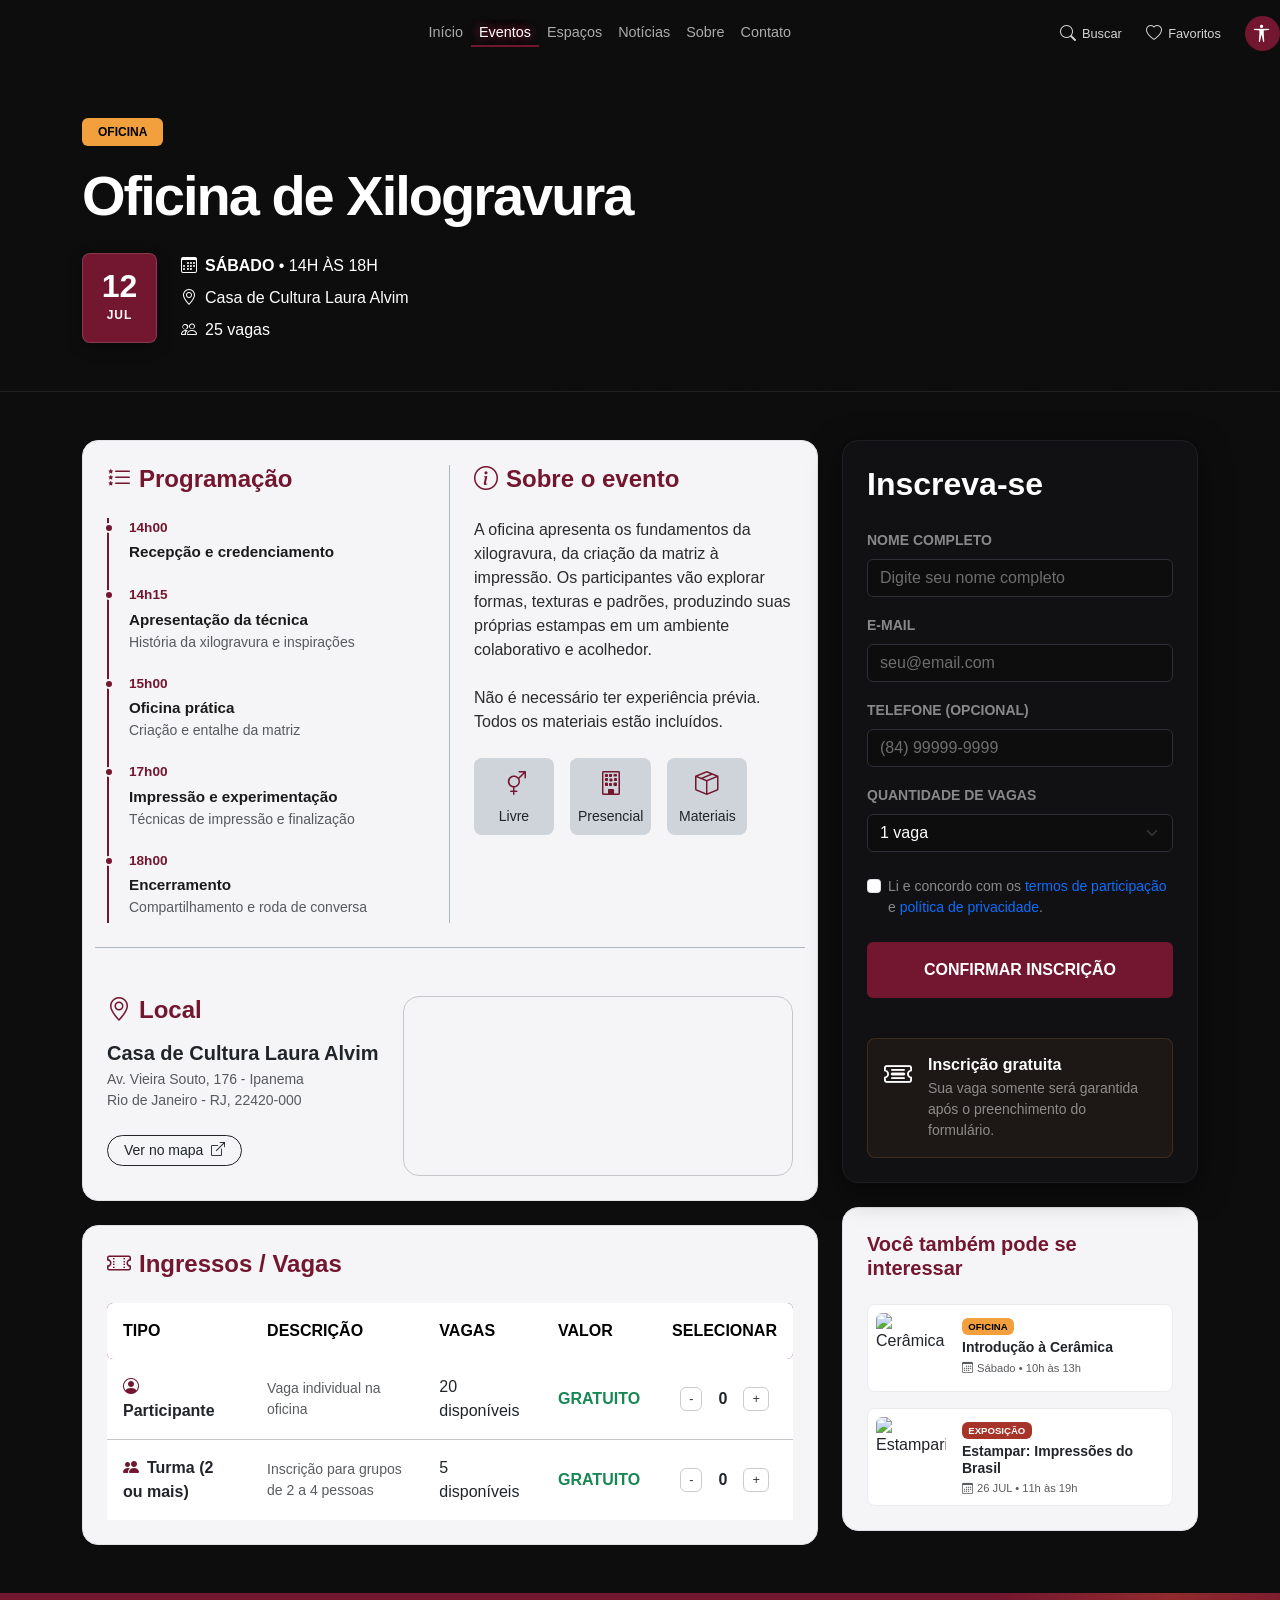
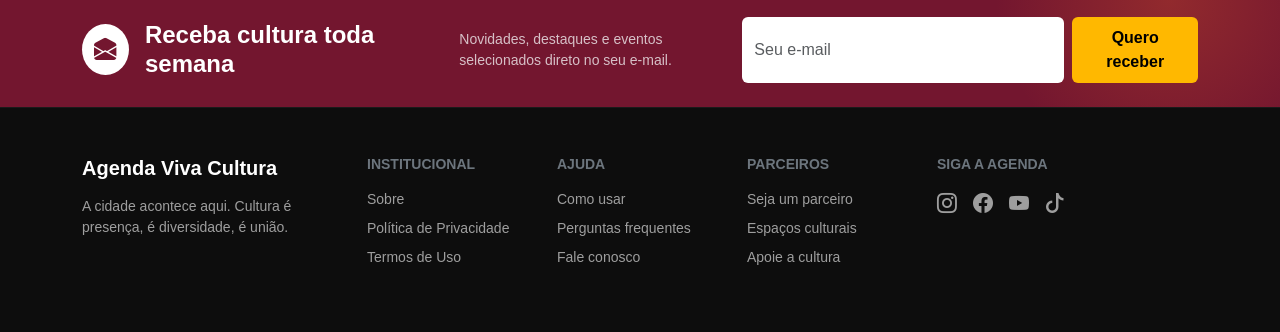
==== commit 5cbb72de: "progredi na pag de detalhe" ====
--- a/pag/detalhes.html
+++ b/pag/detalhes.html
@@ -52,7 +52,7 @@
 
 
 
-    <main class="py-5" style="padding-top: 100px !important;">
+    <main class="py-4" style="padding-top: 10px !important;">
         <!-- HERO DO EVENTO -->
         <div class="hero-detalhe-evento text-white py-5 mb-5"
             style="background-image: linear-gradient(to right, rgba(13,13,13,0.95) 40%, rgba(13,13,13,0.3)), url('https://images.unsplash.com/photo-1513364776144-60967b0f800f?q=80&w=1200');">
@@ -269,7 +269,7 @@
                                 <label class="form-label small text-uppercase fw-bold text-white-50">Telefone
                                     (opcional)</label>
                                 <input type="tel" class="form-control bg-dark-input text-white border-secondary"
-                                    placeholder="(11) 99999-9999">
+                                    placeholder="(84) 99999-9999">
                             </div>
                             <div class="mb-4">
                                 <label class="form-label small text-uppercase fw-bold text-white-50">Quantidade de
--- a/main.css
+++ b/main.css
@@ -502,12 +502,12 @@
 }
 
 .text-secondary-f {
-    color: #888888 !important;
-}
-
+    color: rgba(255, 255, 255, 0.6) !important;
+}
 .text-secondary-f:hover {
     color: var(--cor-laranja-claro) !important;
 }
+
 
 .redes-sociais a {
     color: rgba(255, 255, 255, 0.6);
@@ -876,8 +876,8 @@
    ========================================================================== */
 
 
-.content-detalhes-page {
-    background-color: var(--cor-preto) !important;
+html, body, .content-detalhes-page {
+    background-color: #0D0D0D !important;
     color: var(--cor-branco);
 }
 
@@ -1000,6 +1000,34 @@
     border: 1px solid rgba(242, 160, 61, 0.15);
 }
 
+
+.bg-dark-input, 
+.bg-dark-input:focus {
+    background-color: #0d0d0d !important; 
+    color: #ffffff !important;           
+}
+
+
+.bg-dark-input::placeholder {
+    color: rgba(255, 255, 255, 0.4) !important; 
+}
+
+
+.bg-dark-input option {
+    background-color: #0d0d0d !important; 
+    color: #ffffff !important;            
+}
+
+
+.bg-dark-input:-webkit-autofill,
+.bg-dark-input:-webkit-autofill:hover, 
+.bg-dark-input:-webkit-autofill:focus {
+    -webkit-text-fill-color: #ffffff !important;
+    transition: background-color 5000s ease-in-out 0s; 
+}
+
+
+
 /* ===== RESPONSIVO ADICIONAL ===== */
 @media (max-width: 991.98px) {
     .menu {
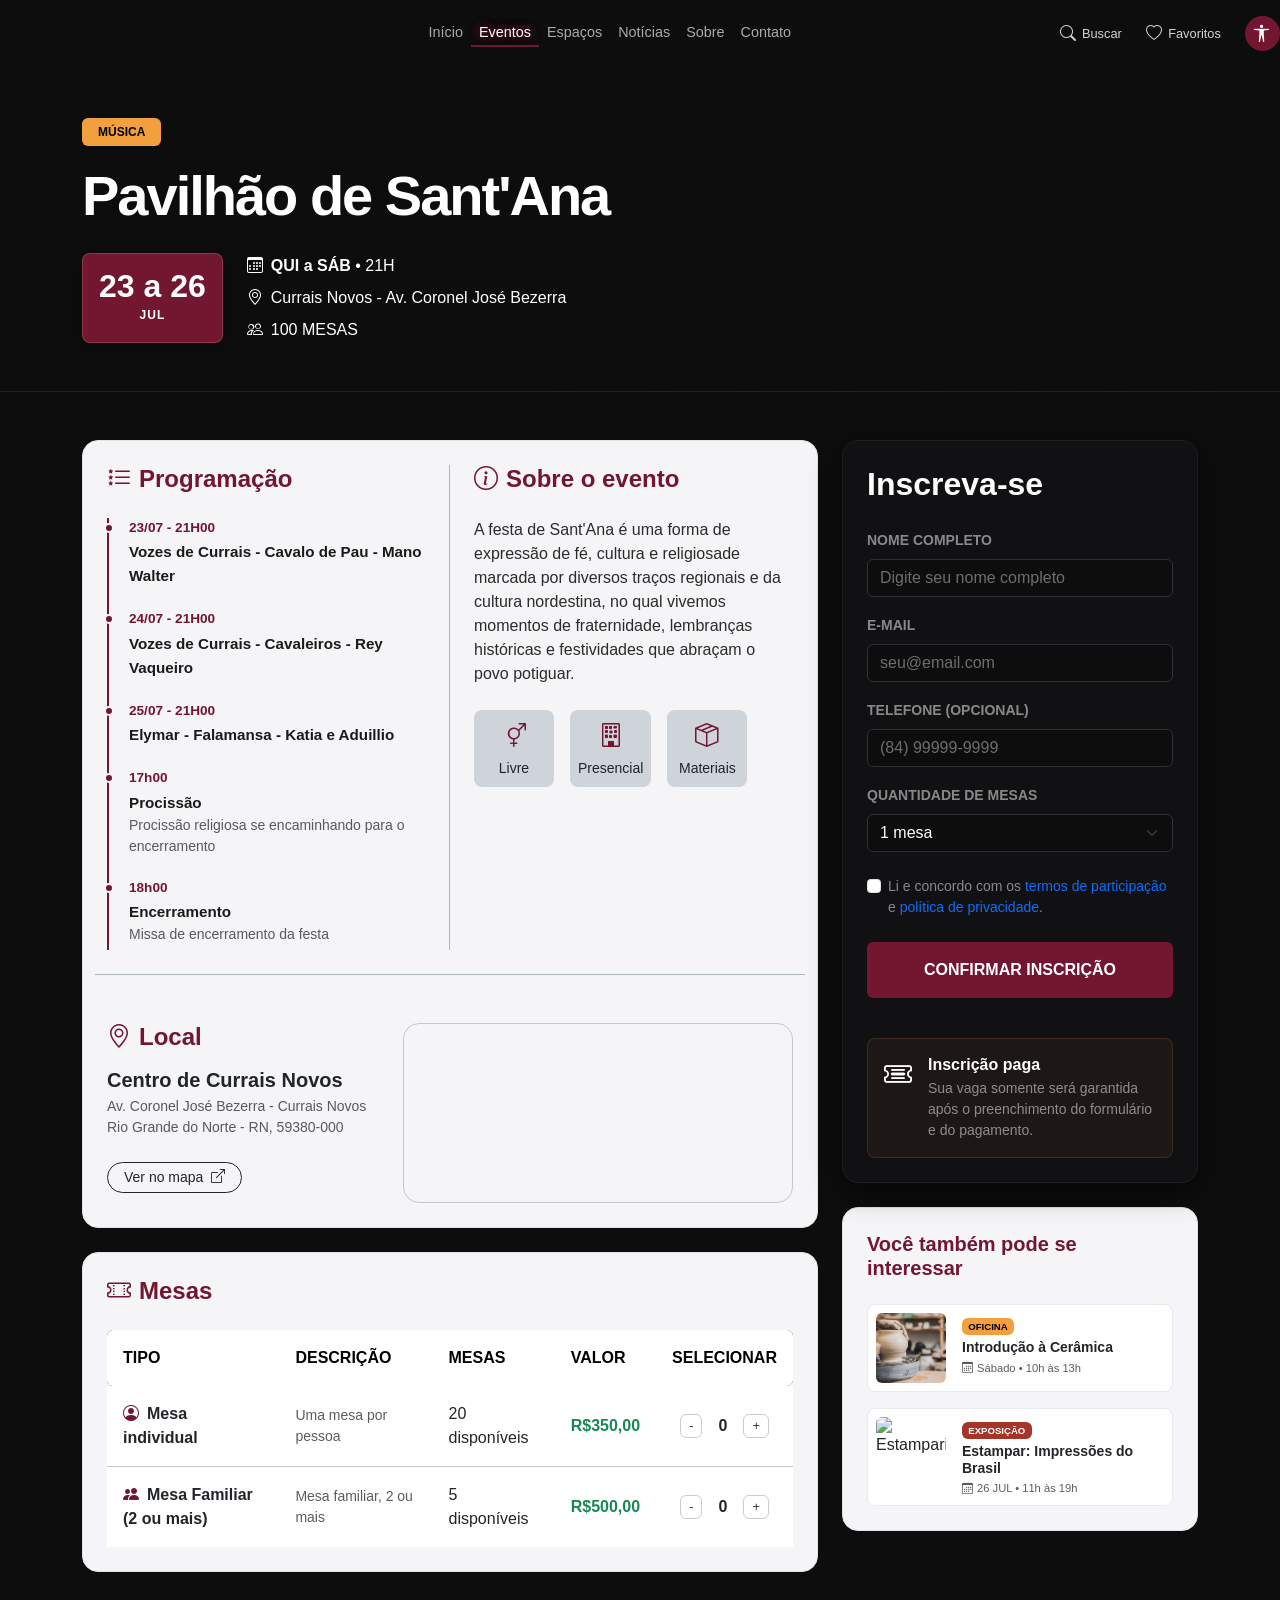
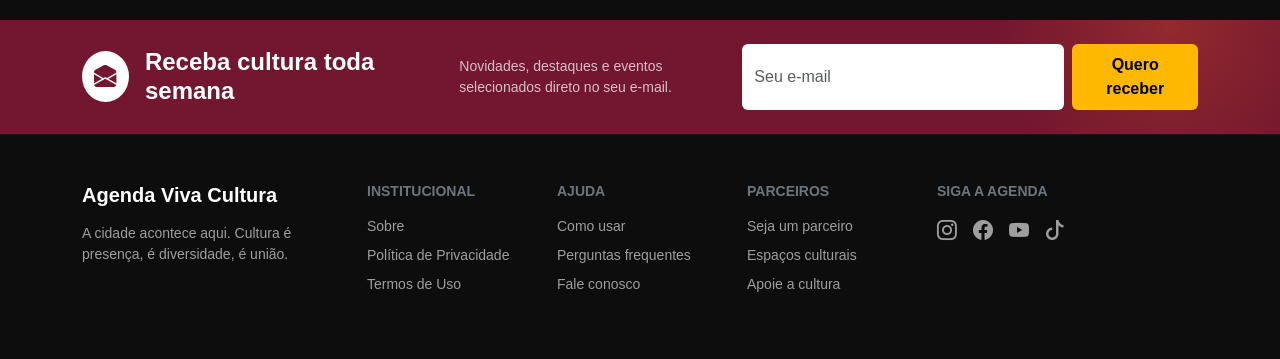
==== commit 86f17012: "Terminei a pag de detalhe do evento" ====
--- a/pag/detalhes.html
+++ b/pag/detalhes.html
@@ -57,13 +57,13 @@
         <div class="hero-detalhe-evento text-white py-5 mb-5"
             style="background-image: linear-gradient(to right, rgba(13,13,13,0.95) 40%, rgba(13,13,13,0.3)), url('https://images.unsplash.com/photo-1513364776144-60967b0f800f?q=80&w=1200');">
             <div class="container position-relative z-1">
-                <span class="badge bg-laranja-tag mb-3 px-3 py-2 text-uppercase fw-bold">Oficina</span>
-                <h1 class="display-4 fw-bold mb-4">Oficina de Xilogravura</h1>
+                <span class="badge bg-laranja-tag mb-3 px-3 py-2 text-uppercase fw-bold">Música</span>
+                <h1 class="display-4 fw-bold mb-4">Pavilhão de Sant'Ana</h1>
 
                 <div class="d-flex flex-wrap align-items-center gap-4">
                     <!-- Badge de Data no estilo Agenda -->
                     <div class="badge-data-detalhe text-center p-3 rounded-3 bg-vinho text-white">
-                        <span class="d-block fw-bold fs-2 lh-1">12</span>
+                        <span class="d-block fw-bold fs-2 lh-1">23 a 26</span>
                         <small class="text-uppercase fw-bold"
                             style="font-size: 0.75rem; letter-spacing: 1px;">JUL</small>
                     </div>
@@ -71,15 +71,16 @@
                     <div class="info-detalhe-lista">
                         <div class="d-flex align-items-center mb-2 gap-2">
                             <i class="bi bi-calendar3 text-orange-claro"></i>
-                            <span><strong>SÁBADO</strong> • 14H ÀS 18H</span>
+                            <span><strong>QUI a SÁB</strong> • 21H </span>
                         </div>
                         <div class="d-flex align-items-center mb-2 gap-2">
                             <i class="bi bi-geo-alt text-orange-claro"></i>
-                            <span>Casa de Cultura Laura Alvim</span>
+                            <span> Currais Novos - Av. Coronel
+                                José Bezerra </span>
                         </div>
                         <div class="d-flex align-items-center gap-2">
                             <i class="bi bi-people text-orange-claro"></i>
-                            <span>25 vagas</span>
+                            <span>100 MESAS </span>
                         </div>
                     </div>
                 </div>
@@ -100,37 +101,36 @@
                                         class="bi bi-list-stars me-2"></i>Programação</h4>
                                 <div class="timeline-detalhes d-flex flex-column gap-3">
                                     <div class="timeline-step">
-                                        <span class="step-time">14h00</span>
+                                        <span class="step-time">23/07 - 21H00</span>
                                         <div class="step-content">
-                                            <strong>Recepção e credenciamento</strong>
+                                            <strong> Vozes de Currais - Cavalo de Pau - Mano Walter</strong>
                                         </div>
                                     </div>
                                     <div class="timeline-step">
-                                        <span class="step-time">14h15</span>
+                                        <span class="step-time">24/07 - 21H00</span>
                                         <div class="step-content">
-                                            <strong>Apresentação da técnica</strong>
-                                            <p class="text-muted small mb-0">História da xilogravura e inspirações</p>
+                                            <strong> Vozes de Currais - Cavaleiros - Rey Vaqueiro </strong>
                                         </div>
                                     </div>
                                     <div class="timeline-step">
-                                        <span class="step-time">15h00</span>
+                                        <span class="step-time">25/07 - 21H00</span>
                                         <div class="step-content">
-                                            <strong>Oficina prática</strong>
-                                            <p class="text-muted small mb-0">Criação e entalhe da matriz</p>
+                                            <strong> Elymar - Falamansa - Katia e Aduillio </strong>
                                         </div>
                                     </div>
                                     <div class="timeline-step">
                                         <span class="step-time">17h00</span>
                                         <div class="step-content">
-                                            <strong>Impressão e experimentação</strong>
-                                            <p class="text-muted small mb-0">Técnicas de impressão e finalização</p>
+                                            <strong> Procissão </strong>
+                                            <p class="text-muted small mb-0"> Procissão religiosa se encaminhando para o
+                                                encerramento </p>
                                         </div>
                                     </div>
                                     <div class="timeline-step">
                                         <span class="step-time">18h00</span>
                                         <div class="step-content">
                                             <strong>Encerramento</strong>
-                                            <p class="text-muted small mb-0">Compartilhamento e roda de conversa</p>
+                                            <p class="text-muted small mb-0"> Missa de encerramento da festa </p>
                                         </div>
                                     </div>
                                 </div>
@@ -140,14 +140,12 @@
                             <div class="col-md-6 ps-md-4">
                                 <h4 class="fw-bold text-vinho-color mb-4"><i class="bi bi-info-circle me-2"></i>Sobre o
                                     evento</h4>
-                                <p class="text-secondary-f text-dark-text mb-4">A oficina apresenta os fundamentos da
-                                    xilogravura, da criação da matriz à impressão. Os participantes vão explorar formas,
-                                    texturas e padrões, produzindo suas próprias estampas em um ambiente colaborativo e
-                                    acolhedor.</p>
-                                <p class="text-secondary-f text-dark-text mb-4">Não é necessário ter experiência prévia.
-                                    Todos os materiais estão incluídos.</p>
-
-                                <!-- Tags Informativas -->
+                                <p class="text-secondary-f text-dark-text mb-4"> A festa de Sant'Ana é uma forma de
+                                    expressão de fé, cultura e religiosade marcada por diversos traços regionais e da
+                                    cultura nordestina, no qual vivemos momentos de fraternidade, lembranças históricas
+                                    e festividades que abraçam o povo potiguar.
+
+                                    <!-- Tags Informativas -->
                                 <div class="d-flex flex-wrap gap-3">
                                     <div class="tag-info-evento bg-dark-subtle p-2 rounded-3 text-center"
                                         style="min-width: 80px;">
@@ -172,9 +170,10 @@
                         <div class="row g-4 mt-4 pt-4 border-top border-dark-subtle">
                             <div class="col-md-5">
                                 <h4 class="fw-bold text-vinho-color mb-3"><i class="bi bi-geo-alt me-2"></i>Local</h4>
-                                <h5 class="fw-bold mb-1 text-dark">Casa de Cultura Laura Alvim</h5>
-                                <p class="text-muted small">Av. Vieira Souto, 176 - Ipanema<br>Rio de Janeiro - RJ,
-                                    22420-000</p>
+                                <h5 class="fw-bold mb-1 text-dark"> Centro de Currais Novos </h5>
+                                <p class="text-muted small">Av. Coronel
+                                    José Bezerra - Currais Novos <br>Rio Grande do Norte - RN,
+                                    59380-000</p>
                                 <a href="https://maps.google.com" target="_blank"
                                     class="btn btn-outline-dark btn-sm rounded-pill px-3 mt-2">Ver no mapa <i
                                         class="bi bi-box-arrow-up-right ms-1"></i></a>
@@ -184,9 +183,10 @@
                                 <div class="mapa-placeholder rounded-4 overflow-hidden border border-secondary-subtle"
                                     style="height: 180px;">
                                     <iframe
-                                        src="https://www.google.com/maps/embed?pb=!1m18!1m12!1m3!1d3673.120614088037!2d-43.203875523825835!3d-22.982547140026605!2m3!1f0!2f0!3f0!3m2!1i1024!2i768!4f13.1!3m3!1m2!1s0x9bd51a6699a2bf%3A0xe54e63bb70d62fa2!2sCasa%20de%20Cultura%20Laura%20Alvim!5e0!3m2!1spt-BR!2sbr!4v1710000000000!5m2!1spt-BR!2sbr"
-                                        width="100%" height="100%" style="border:0;" allowfullscreen=""
-                                        loading="lazy"></iframe>
+                                        src="https://www.google.com/maps/embed?pb=!1m18!1m12!1m3!1d15864.186677625928!2d-36.514624!3d-6.2575828499999995!2m3!1f0!2f0!3f0!3m2!1i1024!2i768!4f13.1!3m3!1m2!1s0x7b1d60c556d3a7d%3A0x4a693f33df757168!2sCurrais%20Novos%2C%20RN%2C%2059380-000!5e0!3m2!1spt-BR!2sbr!4v1784160967241!5m2!1spt-BR!2sbr"
+                                        width="600" height="450" style="border:0;" allowfullscreen="" loading="lazy"
+                                        referrerpolicy="strict-origin-when-cross-origin">
+                                    </iframe>
                                 </div>
                             </div>
                         </div>
@@ -194,15 +194,14 @@
 
                     <!-- Sessão Ingressos / Vagas -->
                     <div class="bg-card-info p-4 rounded-4 mb-4">
-                        <h4 class="fw-bold text-vinho-color mb-4"><i class="bi bi-ticket-perforated me-2"></i>Ingressos
-                            / Vagas</h4>
+                        <h4 class="fw-bold text-vinho-color mb-4"><i class="bi bi-ticket-perforated me-2"></i>Mesas</h4>
                         <div class="table-responsive">
                             <table class="table align-middle table-borderless m-0">
                                 <thead class="bg-vinho text-white rounded-3">
                                     <tr>
                                         <th class="p-3 rounded-start">TIPO</th>
                                         <th class="p-3">DESCRIÇÃO</th>
-                                        <th class="p-3">VAGAS</th>
+                                        <th class="p-3">MESAS</th>
                                         <th class="p-3">VALOR</th>
                                         <th class="p-3 text-center rounded-end">SELECIONAR</th>
                                     </tr>
@@ -210,10 +209,10 @@
                                 <tbody>
                                     <tr class="border-bottom border-secondary-subtle">
                                         <td class="p-3 fw-bold text-dark"><i
-                                                class="bi bi-person-circle text-vinho-color me-2"></i>Participante</td>
-                                        <td class="p-3 text-muted small">Vaga individual na oficina</td>
+                                                class="bi bi-person-circle text-vinho-color me-2"></i>Mesa individual</td>
+                                        <td class="p-3 text-muted small"> Uma mesa por pessoa </td>
                                         <td class="p-3 text-dark">20 disponíveis</td>
-                                        <td class="p-3 fw-bold text-success text-uppercase">Gratuito</td>
+                                        <td class="p-3 fw-bold text-success text-uppercase">R$350,00</td>
                                         <td class="p-3">
                                             <div class="d-flex align-items-center justify-content-center gap-2">
                                                 <button
@@ -226,11 +225,11 @@
                                     </tr>
                                     <tr>
                                         <td class="p-3 fw-bold text-dark"><i
-                                                class="bi bi-people-fill text-vinho-color me-2"></i>Turma (2 ou mais)
+                                                class="bi bi-people-fill text-vinho-color me-2"></i>Mesa Familiar (2 ou mais)
                                         </td>
-                                        <td class="p-3 text-muted small">Inscrição para grupos de 2 a 4 pessoas</td>
+                                        <td class="p-3 text-muted small">Mesa familiar, 2 ou mais</td>
                                         <td class="p-3 text-dark">5 disponíveis</td>
-                                        <td class="p-3 fw-bold text-success text-uppercase">Gratuito</td>
+                                        <td class="p-3 fw-bold text-success text-uppercase">R$500,00</td>
                                         <td class="p-3">
                                             <div class="d-flex align-items-center justify-content-center gap-2">
                                                 <button
@@ -273,12 +272,12 @@
                             </div>
                             <div class="mb-4">
                                 <label class="form-label small text-uppercase fw-bold text-white-50">Quantidade de
-                                    vagas</label>
+                                    mesas</label>
                                 <select class="form-select bg-dark-input text-white border-secondary">
-                                    <option>1 vaga</option>
-                                    <option>2 vagas</option>
-                                    <option>3 vagas</option>
-                                    <option>4 vagas</option>
+                                    <option>1 mesa</option>
+                                    <option>2 mesas</option>
+                                    <option>3 mesas</option>
+                                    <option>4 mesas</option>
                                 </select>
                             </div>
 
@@ -300,9 +299,9 @@
                         <div class="info-gratuito-box d-flex gap-3 p-3 rounded-3 mt-4">
                             <i class="bi bi-ticket-detailed fs-3 text-orange-claro"></i>
                             <div>
-                                <h6 class="fw-bold mb-1 text-orange-claro">Inscrição gratuita</h6>
+                                <h6 class="fw-bold mb-1 text-orange-claro">Inscrição paga</h6>
                                 <p class="mb-0 small text-white-50">Sua vaga somente será garantida após o preenchimento
-                                    do formulário.</p>
+                                    do formulário e do pagamento.</p>
                             </div>
                         </div>
                     </div>
@@ -314,7 +313,7 @@
                         <div class="d-flex flex-column gap-3">
                             <!-- Recomendação 1 -->
                             <div class="recomenda-item d-flex gap-3 bg-white p-2 rounded-3 border border-light-subtle">
-                                <img src="https://images.unsplash.com/photo-1565192647048-f997ded879f0?q=80&w=150"
+                                <img src="../oficinas1.jpg"
                                     class="rounded-2" alt="Cerâmica"
                                     style="width: 70px; height: 70px; object-fit: cover;">
                                 <div>
--- a/main.css
+++ b/main.css
@@ -9,7 +9,7 @@
     /* Tons de apoio para texto e fundos */
     --cor-branco: #FFFFFF;
     --cor-cinza-claro: #F8F9FA;
-    --cor-cinza-texto: #6C757D;
+    --cor-cinza-texto: #6C757D;     
 }
 
 * {
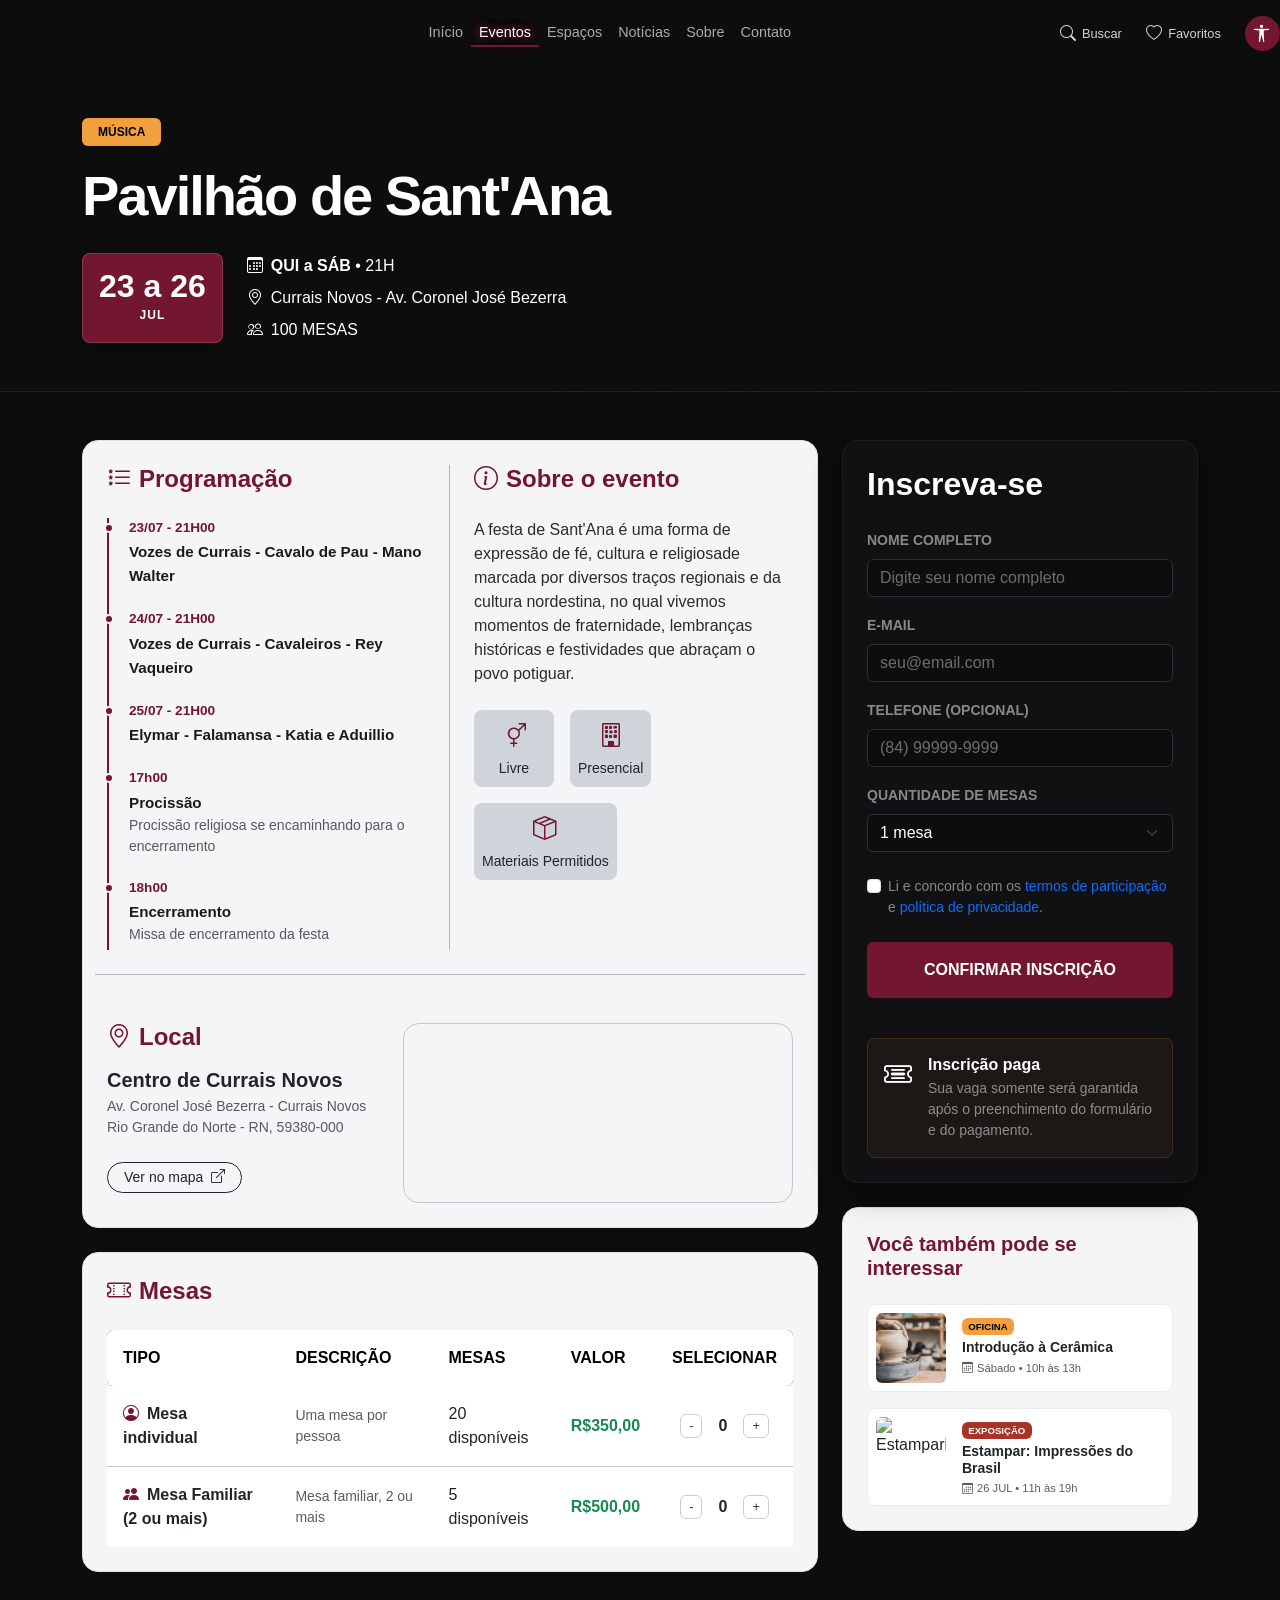
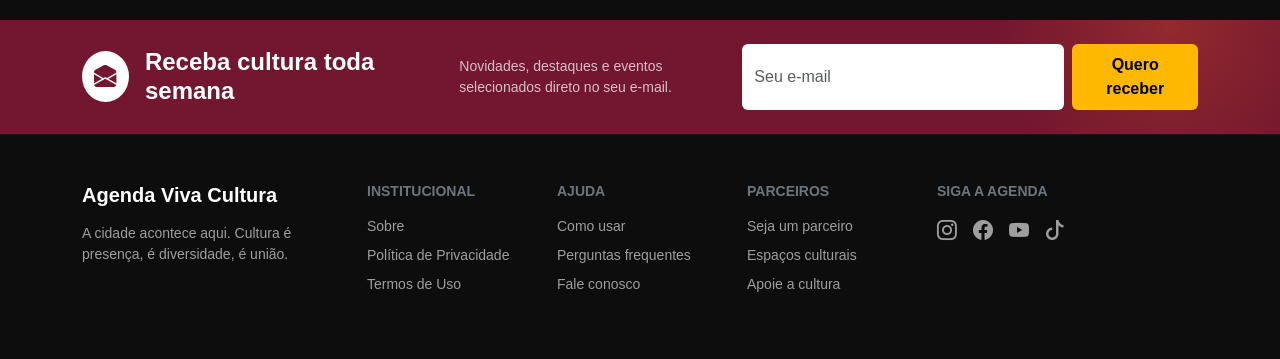
==== commit 4d75a6e8: "100% finalizado" ====
--- a/pag/detalhes.html
+++ b/pag/detalhes.html
@@ -160,7 +160,7 @@
                                     <div class="tag-info-evento bg-dark-subtle p-2 rounded-3 text-center"
                                         style="min-width: 80px;">
                                         <i class="bi bi-box-seam fs-4 text-vinho-color"></i>
-                                        <span class="d-block small text-dark mt-1">Materiais</span>
+                                        <span class="d-block small text-dark mt-1">Materiais Permitidos</span>
                                     </div>
                                 </div>
                             </div>
@@ -183,7 +183,7 @@
                                 <div class="mapa-placeholder rounded-4 overflow-hidden border border-secondary-subtle"
                                     style="height: 180px;">
                                     <iframe
-                                        src="https://www.google.com/maps/embed?pb=!1m18!1m12!1m3!1d15864.186677625928!2d-36.514624!3d-6.2575828499999995!2m3!1f0!2f0!3f0!3m2!1i1024!2i768!4f13.1!3m3!1m2!1s0x7b1d60c556d3a7d%3A0x4a693f33df757168!2sCurrais%20Novos%2C%20RN%2C%2059380-000!5e0!3m2!1spt-BR!2sbr!4v1784160967241!5m2!1spt-BR!2sbr"
+                                        src="https://www.google.com/maps/embed?pb=!1m18!1m12!1m3!1d3965.97661137884!2d-36.52034235792697!3d-6.266806195836277!2m3!1f0!2f0!3f0!3m2!1i1024!2i768!4f13.1!3m3!1m2!1s0x7b1d60697df7611%3A0xc1d91cdefb0eecab!2sAv.%20Cel.%20Jos%C3%A9%20Bezerra%2C%20Currais%20Novos%20-%20RN%2C%2059380-000!5e0!3m2!1spt-BR!2sbr!4v1784166412962!5m2!1spt-BR!2sbr"
                                         width="600" height="450" style="border:0;" allowfullscreen="" loading="lazy"
                                         referrerpolicy="strict-origin-when-cross-origin">
                                     </iframe>
@@ -209,7 +209,8 @@
                                 <tbody>
                                     <tr class="border-bottom border-secondary-subtle">
                                         <td class="p-3 fw-bold text-dark"><i
-                                                class="bi bi-person-circle text-vinho-color me-2"></i>Mesa individual</td>
+                                                class="bi bi-person-circle text-vinho-color me-2"></i>Mesa individual
+                                        </td>
                                         <td class="p-3 text-muted small"> Uma mesa por pessoa </td>
                                         <td class="p-3 text-dark">20 disponíveis</td>
                                         <td class="p-3 fw-bold text-success text-uppercase">R$350,00</td>
@@ -225,7 +226,8 @@
                                     </tr>
                                     <tr>
                                         <td class="p-3 fw-bold text-dark"><i
-                                                class="bi bi-people-fill text-vinho-color me-2"></i>Mesa Familiar (2 ou mais)
+                                                class="bi bi-people-fill text-vinho-color me-2"></i>Mesa Familiar (2 ou
+                                            mais)
                                         </td>
                                         <td class="p-3 text-muted small">Mesa familiar, 2 ou mais</td>
                                         <td class="p-3 text-dark">5 disponíveis</td>
@@ -313,8 +315,7 @@
                         <div class="d-flex flex-column gap-3">
                             <!-- Recomendação 1 -->
                             <div class="recomenda-item d-flex gap-3 bg-white p-2 rounded-3 border border-light-subtle">
-                                <img src="../oficinas1.jpg"
-                                    class="rounded-2" alt="Cerâmica"
+                                <img src="../oficinas1.jpg" class="rounded-2" alt="Cerâmica"
                                     style="width: 70px; height: 70px; object-fit: cover;">
                                 <div>
                                     <span class="badge bg-laranja-tag text-uppercase mb-1"
